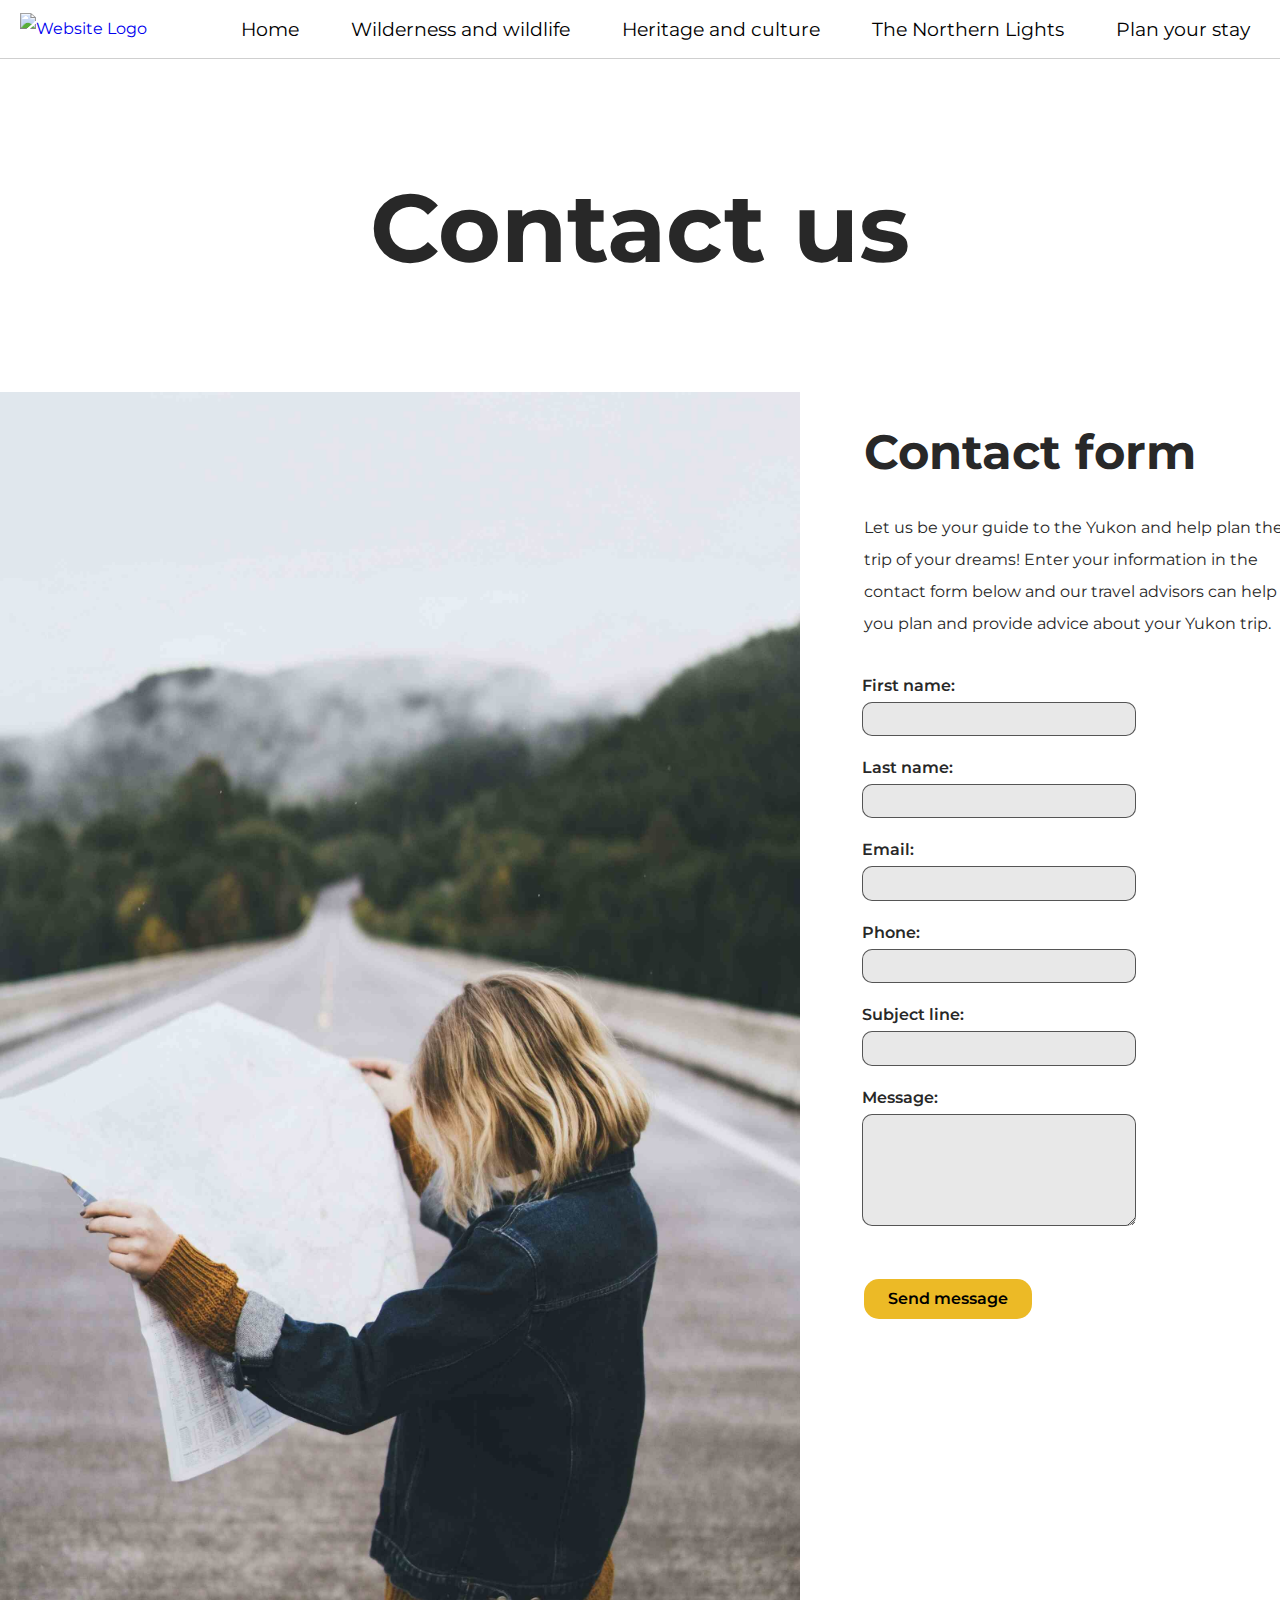
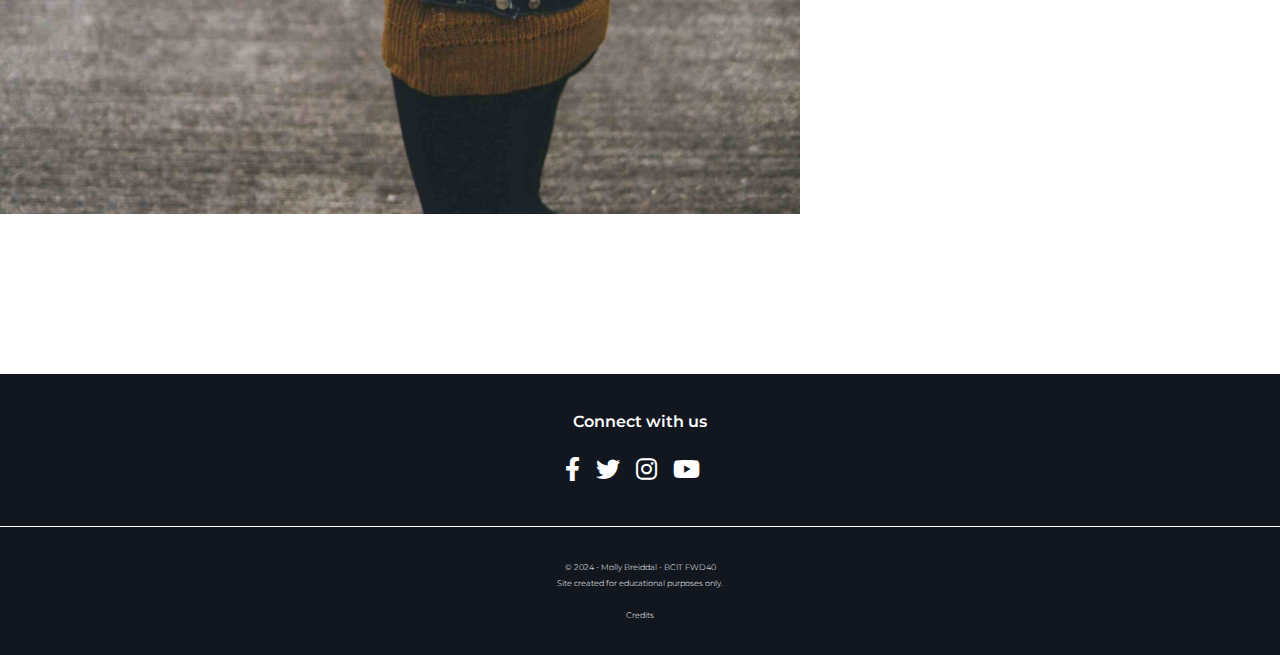
==== contact.html @ 700ee3cb "add aurora tour page" ====
<!doctype html>
<html lang="en">
<head>
	<meta charset="utf-8">
	<meta name="viewport" content="width=device-width,initial-scale=1">
    <title>Plan your stay | The Yukon</title>
    <meta name="description" content="Our travel advisors can help you plan and provide advice about your Yukon trip.">
    <meta name="keywords" content="Yukon, Canadian Territories, Yukon Tourism, Yukon Hunting & Fishing, Northern Lights tours">
    <meta http-equiv="Content-Type" content="text/html; charset=utf-8">
    <meta name="robots" content="index, follow">
    <meta name="language" content="English">
	<link rel="stylesheet" href="styles/normalize-fwd.css">
    <link rel="stylesheet" href="https://cdnjs.cloudflare.com/ajax/libs/font-awesome/6.0.0-beta3/css/all.min.css">
    <link rel="preconnect" href="https://fonts.googleapis.com">
    <link rel="preconnect" href="https://fonts.gstatic.com" crossorigin>
    <link href="https://fonts.googleapis.com/css2?family=Epilogue:ital,wght@0,100..900;1,100..900&family=Montserrat:ital,wght@0,100..900;1,100..900&family=Roboto+Condensed:ital,wght@0,100..900;1,100..900&family=Source+Sans+3:ital,wght@0,200..900;1,200..900&display=swap" rel="stylesheet">
	<link rel="stylesheet" href="styles/general.css">
    <link rel="stylesheet" href="styles/contact.css">
	<script src="scripts/scripts.js" defer></script>
</head>


    <nav class="site-navigation" id="site-navigation">

        <a href="index.html" class="logo"><img src="favicon/favicon.png" alt="Website Logo"></a>

        <button class="nav-button" id="nav-button">
            <div class="bar1"></div>
            <div class="bar2"></div>
            <div class="bar3"></div>
        </button>

        <ul class="nav" id="nav">
            <li>
                <a href="index.html">Home
                <span class="chevron"><i class="fa fa-chevron-right"></i></span></a>
            </li>
            <li>
                <a href="#.html">Wilderness and wildlife
                <span class="chevron"><i class="fa fa-chevron-right"></i></span></a>
            </li>
            <li>
                <a href="heritage.html">Heritage and culture
                <span class="chevron"><i class="fa fa-chevron-right"></i></span></a>
            </li>
            <li>
                <a href="northern-lights.html">The Northern Lights
                <span class="chevron"><i class="fa fa-chevron-right"></i></span></a>
            </li>
            <li>
                <a href="contact.html">Plan your stay
                <span class="chevron"><i class="fa fa-chevron-right"></i></span></a>
            </li>
        </ul>        

    </nav>

<header class="site-header">

    <h1>Contact us</h1>

</header>


<main id="site-main">

        <div class="site-wrapper">
            <article class="flex-container">
                <img src="media/PNW-road.jpg" alt="Woman standing in the road looking at a map">
                
                <div class="content-form">
                    <div class="content">
                        <h3>Contact form</h3>
                        <p>Let us be your guide to the Yukon and help plan the trip of your dreams! Enter your information in the contact form below and our travel advisors can help you plan and provide advice about your Yukon trip.</p>
                    </div>
    
                    <div class="contact">
                        <form action="#" method="post">
                            <fieldset>
                                <label for="first-name">First name:</label>
                                <input type="text" name="first-name">
                                
                                <label for="last-name">Last name:</label>
                                <input type="text" name="last-name">
                                
                                <label for="mail">Email:</label>
                                <input type="text" name="email">
                                
                                <label for="phone-number">Phone:</label>
                                <input type="text" name="phone-number">
                                
                                <label for="subject-line">Subject line:</label>
                                <input type="text" name="subject-line">
                                
                                <label for="message">Message:</label>
                                <textarea name="message"></textarea>
                            </fieldset>

                            <button>Send message</button>
                        </form>
                    </div>
                </div>
            </article>
        </div>

    
</main>

<footer class="site-footer">
    <p>Connect with us</p>
    <nav class="footer-icons">
        <ul>
            <li><a href="http://www.facebook.com"><i class="fab fa-facebook-f"></i></a></li>
            <li><a href="http://www.twitter.com"><i class="fab fa-twitter"></i></a></li>
            <li><a href="http://www.instagram.com"><i class="fab fa-instagram"></i></a></li>
            <li><a href="http://www.youtube.com"><i class="fab fa-youtube"></i></a></li>
        </ul>
    </nav>

    <p class="copyright">© 2024 - Molly Breiddal - BCIT FWD40<br>
    Site created for educational purposes only.
    <br>
    <br>
    <a href="#.html">Credits</a>
    </p>

</footer>

</div>

<script src="scripts/script.js"></script>

</html>
---- styles/general.css ----
html {
    scroll-behavior: smooth;
}

body {
	font-family: "Montserrat", sans-serif;
	font-size: 1rem;
	font-weight: 400;
	line-height: 2;
	color: #282828;
	background-color: #ffffff;
}

h1 {
	font-size: 2.5rem;
	text-align: center;
	margin: 7rem 0 4rem 0;
}

h2 {
    margin: 1.5rem;
    line-height: 1.5;
}

h3 {
    font-size: 1.5rem;
    line-height: 1.5;
}


h4,
h5,
h6 {
	margin: .5em 0;
	font-size: 1.75rem;
}

p {
	margin: 0 0 1.5em;
}

a {
	text-decoration: none;
}


a:focus {
	outline: 1px #cfcfcf dotted;
}


.nav {
    list-style: none;
    padding: 0;
    margin: 0;
    display: none;
    flex-direction: column;
    position: absolute;
    top: 100%;
    left: 0;
    width: 100%;
    background: white;
}

.site-navigation {
    display: flex;
    justify-content: space-between;
    align-items: center;
    padding: 10px 20px;
    background: white;
    position: fixed;
    top: 0;
    width: 100%;
    z-index: 1000;
    border-bottom: 1px solid #cfcfcf;
    transition: background 0.2s ease;
}

.site-navigation.transparent { 
    background: rgba(255, 255, 255, 0);
    border-bottom: none;
}

.nav-button {
    cursor: pointer;
    background: none;
    border: none;
    display: flex;
    flex-direction: column;
    justify-content: space-around;
    width: 2rem;
    height: 1.5rem;
}

.bar1, .bar2, .bar3 {
    width: 100%;
    height: 2px;
    background-color: #333;
    transition: 0.2s;
}

.change .bar1 {
    transform: rotate(-45deg) translate(-5px, 5px);
}

.change .bar2 {
    opacity: 0;
}

.change .bar3 {
    transform: rotate(45deg) translate(-5px, -5px);
}

.nav {
    list-style: none;
    padding: 0;
    margin: 0;
    flex-direction: column;
    position: absolute;
    top: 100%;
    left: 0;
    width: 100%;
    background: white;
    overflow: hidden;
}

.nav li {
    display: flex;
    justify-content: space-between;
    align-items: center;
}

.nav a {
    flex: 1;
    text-decoration: none;
    color: black;
    font-size: 1.2rem;
    padding: 1rem;
    display: block;
    border-bottom: solid .0625rem #cfcfcf;
    transition: .2s;
}

.chevron {
    position: absolute;
    right: 1rem;
}

.fa-chevron-right {
    font-size: 1rem;
    color: gray;
}

.nav a:hover,
.nav a:focus,
.nav a:active {
    color: rgb(125, 125, 125);
    transition: .2s;
}

/* Larger Screens */
@media (min-width: 50rem) {

	h1 {
		font-size: 6rem;
		text-align: center;
		margin: 10rem 0 6rem 0;
	}

    .site-navigation {
        display: flex;
        flex-direction: row;
        align-items: center;
    }

    .nav-button {
        display: none;
    }

    .nav {
        display: flex;
        flex-direction: row;
        position: static;
        width: auto;
        opacity: 1;
        transition: none;
        overflow: visible;
        background-color: transparent;
    }

    .nav li {
        margin: 0 10px;
    }

    .nav a {
        padding: 0;
        border: none;
        font-size: 1.2rem;
        margin-left: 2rem;
    }

    .chevron {
        display: none;
    }
}

.site-header {
    position: relative;
    padding: 1.25rem;
    display: flex;
    flex-direction: column;
    align-items: center;
}


.site-wrapper {
    background-color: #ffff;
}


h2 {
    font-size: 2rem;
    font-weight: 700;
}


.site-footer {
    display: flex;
    flex-direction: column;
    text-align: center;
    background-color: rgb(18, 23, 31);
    color: #ffff;
}

.footer-icons ul {
    display: flex;
    justify-content: center;
    list-style: none;
    padding: 0;
    margin: 0;
}

.footer-icons li {
    display: inline;
    margin: 0 1rem 2rem 0;
}

.footer-icons a {
    text-decoration: none;
    color: inherit;
    font-size: 24px;
}

.footer-icons a:hover {
    color: rgb(170, 170, 170);
    transition: .2s;
}

footer p {
    padding: 2rem 0 0 0;
    margin: 0 0 0.5rem 0;
    font-weight: 600;
}

.copyright {
    border-top: #ffff 1px solid;
    padding-top: 2rem;
    width: 100%;
    font-size: .5rem;
    margin: 0 0 2rem 0;
    font-weight: 300;
}

.copyright a {
    color: #ffff;
}

.copyright a:hover {
    text-decoration: underline;
    color: rgb(170, 170, 170);
    transition: .2s;
}

@media (min-width: 50em) {

	.site-footer {
		display: flex;
		justify-content: space-between;
	}

}
---- styles/contact.css ----
h1 {
	line-height: 1;
}

h3 {
	margin: 1.5rem;
}

img {
	height: 25rem;
	width: 20rem;
	object-fit: cover;
}

article p {
    line-height: 2;
    margin: 1.5rem;
}

.contact {
    display: flex;
    justify-content: center;
    align-items: center;
}

form {
    display: flex;
    flex-direction: column;
    align-items: flex-start;
    width: 18rem;
}

fieldset {
    border: none;
    width: 100%;
}

label, input, textarea {
    width: 100%;
}

label {
    margin-bottom: .5rem; 
	font-weight: 600;
}

input, textarea {
	padding: 0.5rem;
    margin-bottom: 1rem;
	background-color: rgb(232, 232, 232);
	border-radius: 10px;
	border: none;
	box-shadow: inset 0 0 0 1px rgb(85, 85, 85)
}

textarea {
    resize: vertical;
	height: 7rem;
}

input:focus, textarea:focus {
	box-shadow: inset 0 0 0 2px #000000;
	outline: none;
}

.contact button {
    margin: 1rem 0 4rem 1rem;
    padding: .5rem;
    font-size: 1rem;
    background-color: rgb(236, 186, 38);
	padding: .7rem 1.5rem .7rem 1.5rem;
    border-radius: 15px;
	font-weight: 600;
    border: none;
    cursor: pointer;
	transition: background 0.2s ease;
}

.contact button:hover, .contact button:focus, .contact button:active  {
    background-color: rgb(234, 158, 35);
    transition: background 0.2s ease;
}


@media (min-width: 50rem) {

	h3 {
		font-size: 3rem;
	}

	.flex-container {
		display: flex;
		align-items: flex-start;
		gap: 1.5rem;
	}
	
	article img {
		width: 50rem;
		height: 30rem;
		object-fit: cover;
		height: auto;
		display: block;
		margin-bottom: 10rem;
	}
	
	.content-form {
		flex: 1;
	}
	
	form {
		width: 60%;
	}

	.content, .contact {
		margin: 0 0 1rem 1rem;
	}

	.contact {
		display: flex;
		justify-content: left;
		margin-left: 1.5rem;
		width: 100%;
	}
	
	article .content {
		width: 30rem;
	}


	form {
		display: flex;
		flex-direction: column;
		align-items: flex-start;
	}
	
	label {
		margin-bottom: .5rem;
	}
	
	input, textarea {
		width: 100%;
		margin-bottom: 1rem;
	}
	
	button {
		align-self: flex-start;
	}
	

}
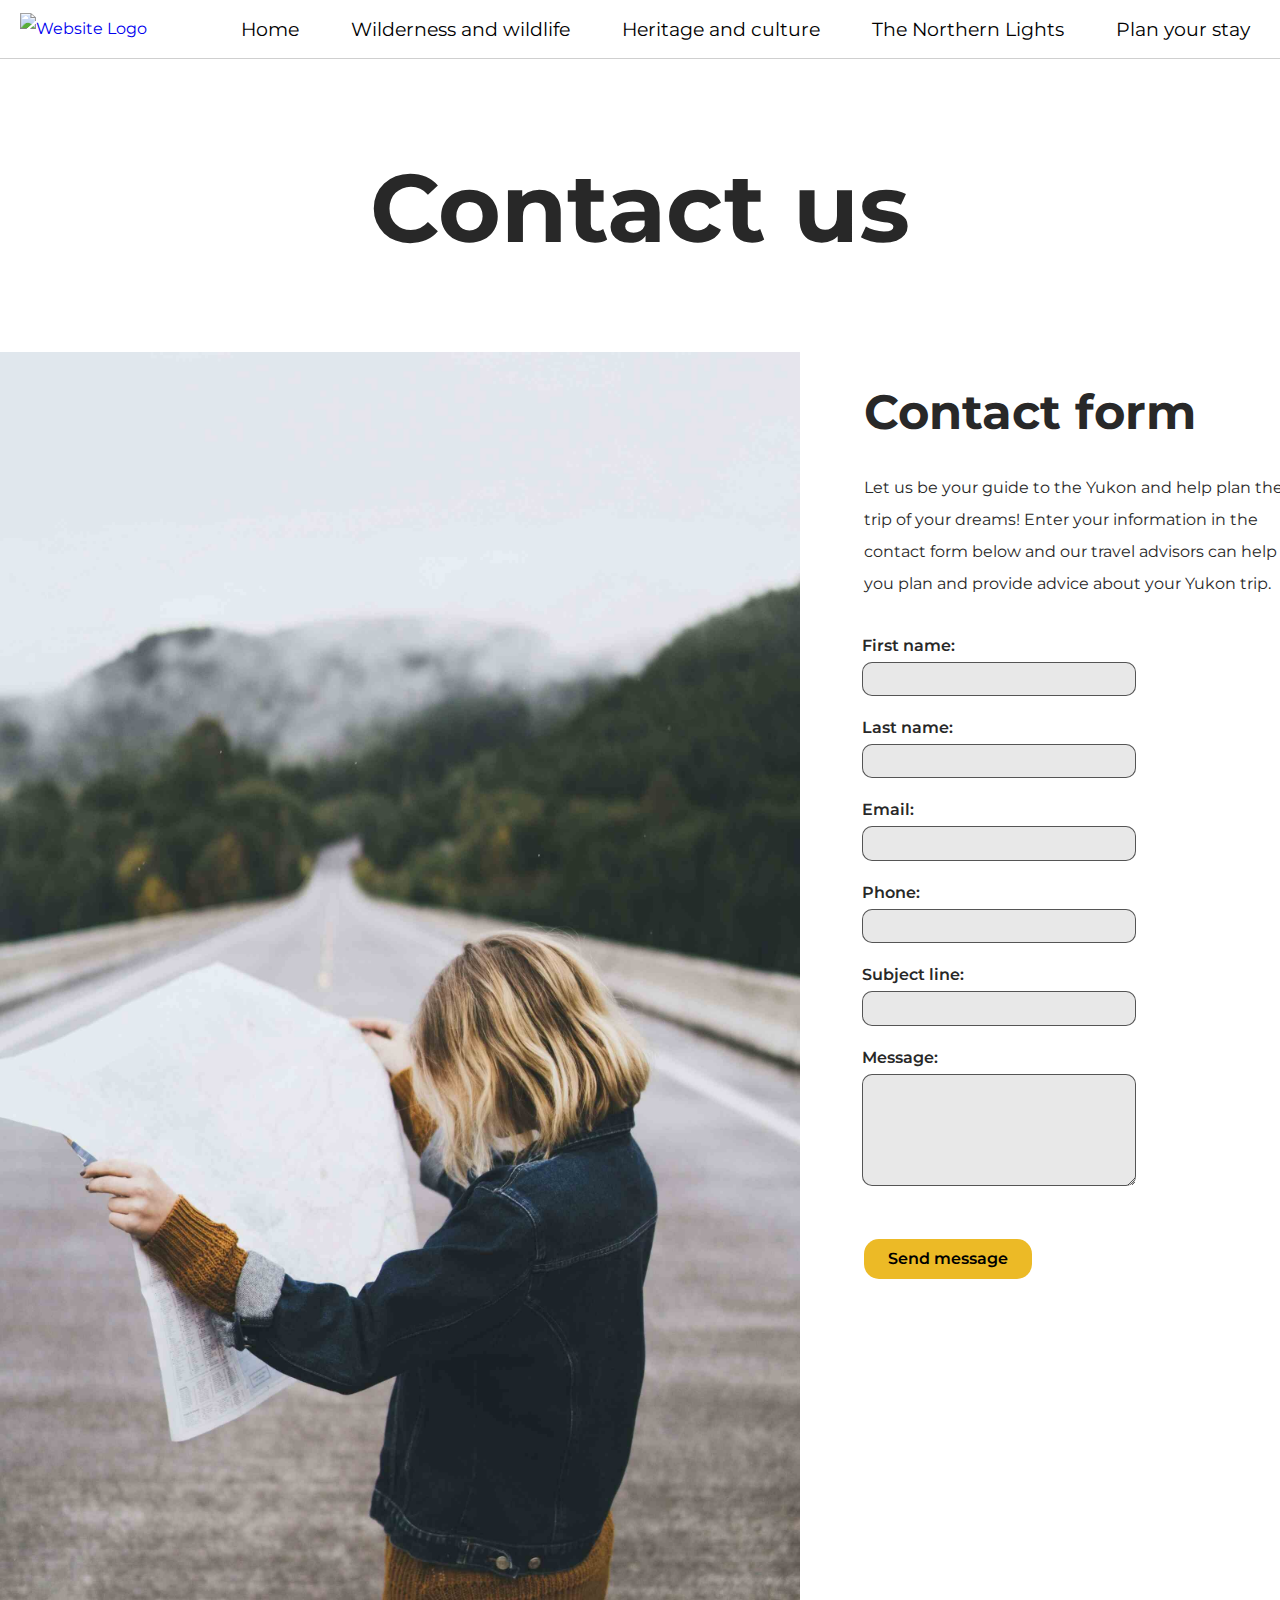
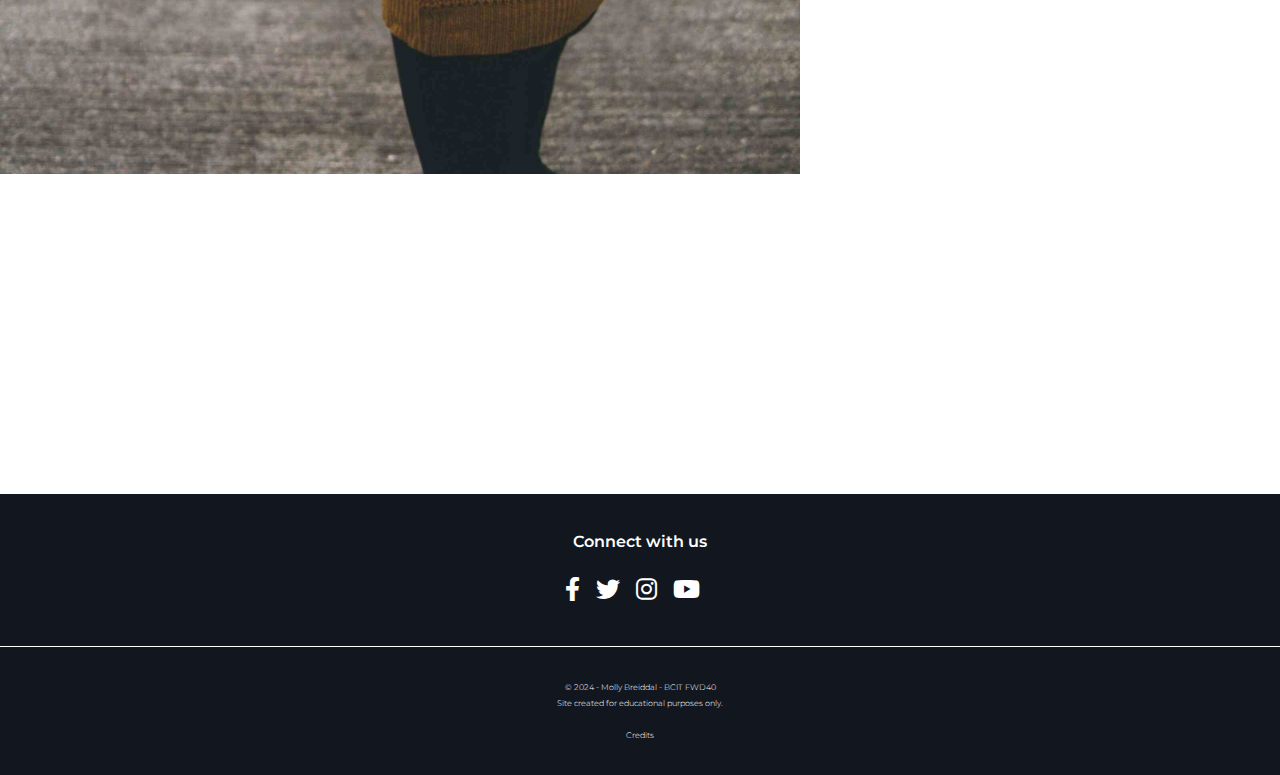
==== commit 0452e40d: "added wilderness page and css" ====
--- a/contact.html
+++ b/contact.html
@@ -36,7 +36,7 @@
                 <span class="chevron"><i class="fa fa-chevron-right"></i></span></a>
             </li>
             <li>
-                <a href="#.html">Wilderness and wildlife
+                <a href="wilderness.html">Wilderness and wildlife
                 <span class="chevron"><i class="fa fa-chevron-right"></i></span></a>
             </li>
             <li>
@@ -121,7 +121,7 @@
     Site created for educational purposes only.
     <br>
     <br>
-    <a href="#.html">Credits</a>
+    <a href="credits.html">Credits</a>
     </p>
 
 </footer>
--- a/styles/general.css
+++ b/styles/general.css
@@ -13,8 +13,7 @@
 
 h1 {
 	font-size: 2.5rem;
-	text-align: center;
-	margin: 7rem 0 4rem 0;
+	margin: 7rem 1.5rem 2rem 1.5rem;
 }
 
 h2 {
@@ -36,7 +35,7 @@
 }
 
 p {
-	margin: 0 0 1.5em;
+	margin: 1.5rem;
 }
 
 a {
@@ -206,7 +205,6 @@
 
 .site-header {
     position: relative;
-    padding: 1.25rem;
     display: flex;
     flex-direction: column;
     align-items: center;
@@ -281,6 +279,10 @@
     transition: .2s;
 }
 
+footer {
+    margin-top: 10rem;
+}
+
 @media (min-width: 50em) {
 
 	.site-footer {
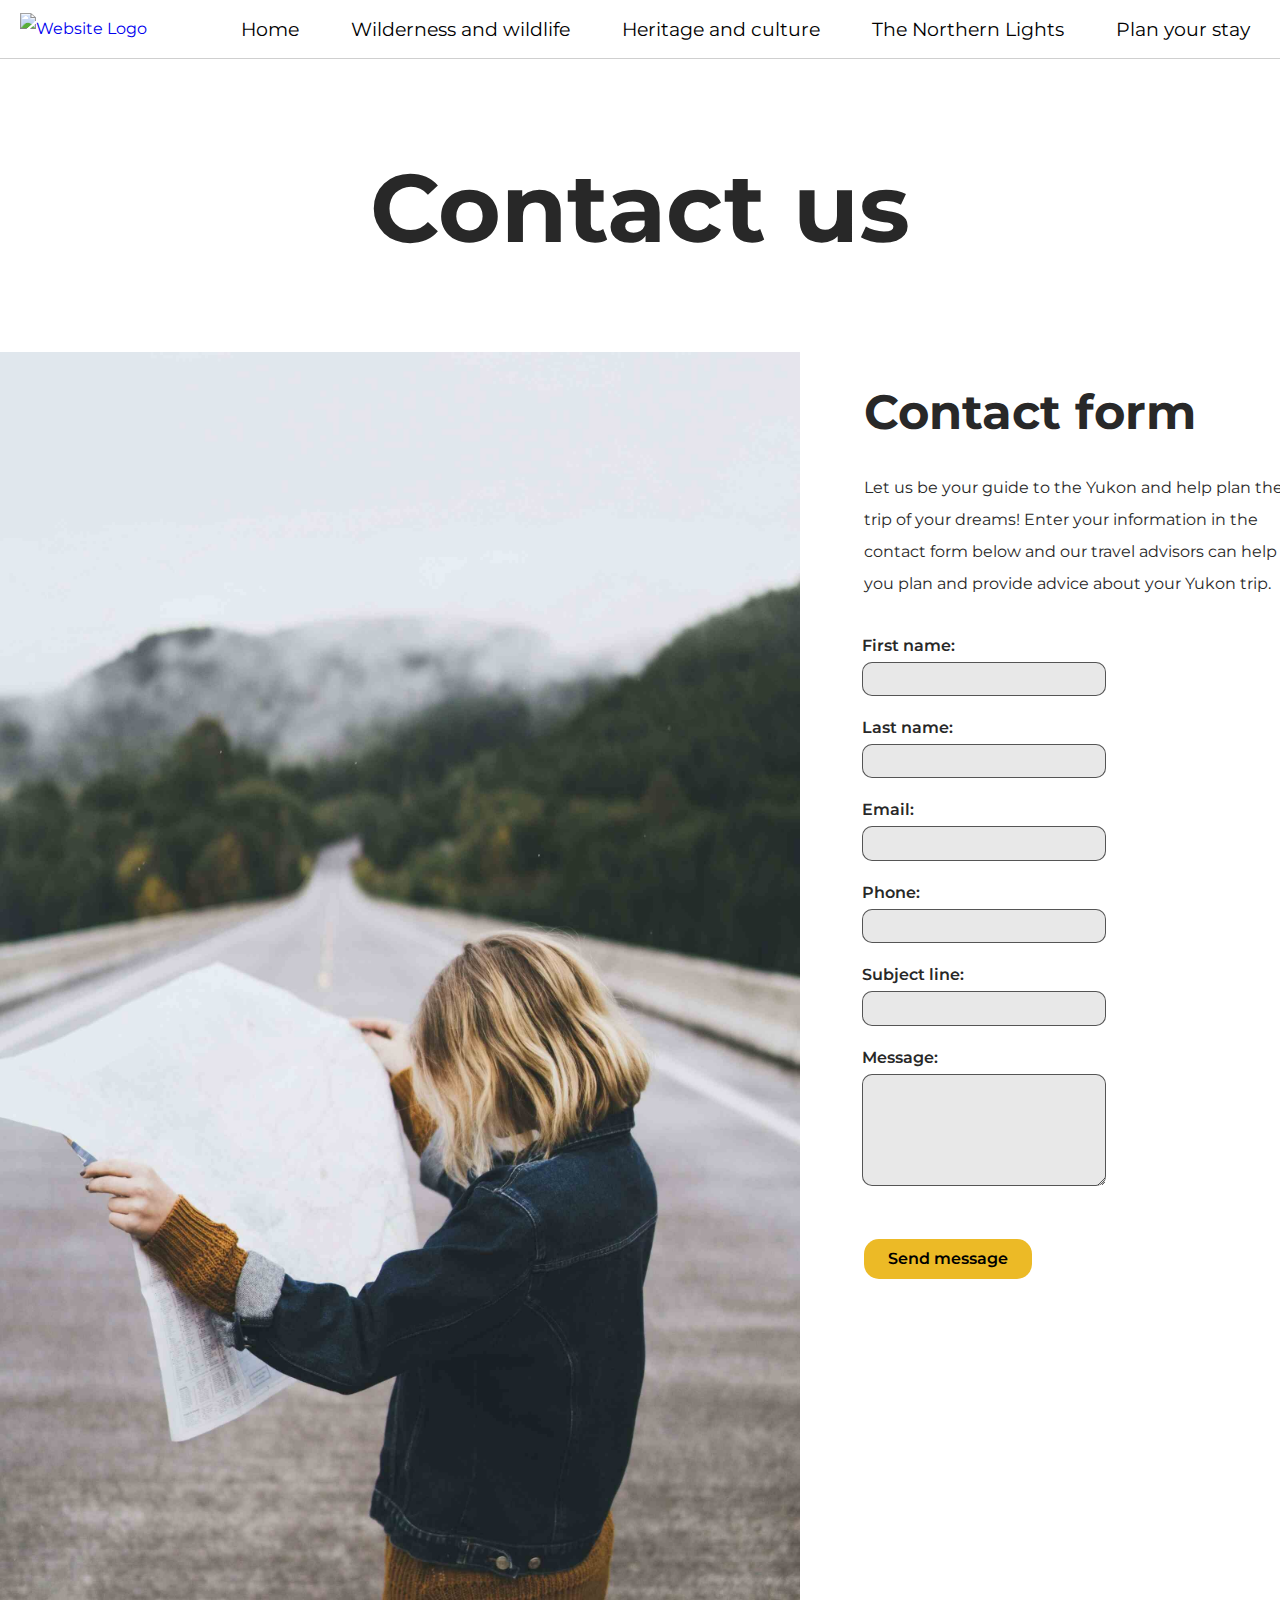
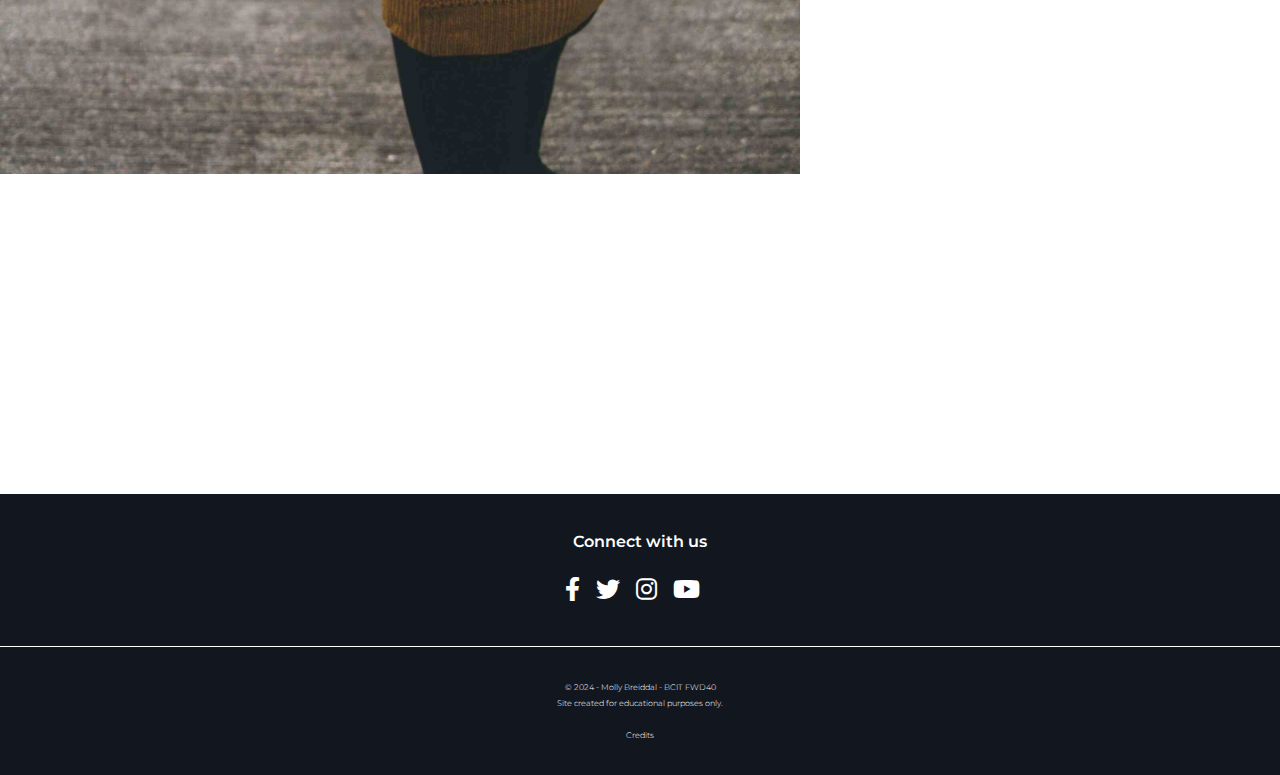
==== commit 2cea24f5: "added favicon to all pages" ====
--- a/contact.html
+++ b/contact.html
@@ -4,6 +4,11 @@
 	<meta charset="utf-8">
 	<meta name="viewport" content="width=device-width,initial-scale=1">
     <title>Plan your stay | The Yukon</title>
+    <link rel="icon" type="image/png" href="favicon-96x96.png" sizes="96x96" />
+    <link rel="icon" type="image/svg+xml" href="favicon.svg" />
+    <link rel="shortcut icon" href="favicon.ico" />
+    <link rel="apple-touch-icon" sizes="180x180" href="apple-touch-icon.png" />
+    <link rel="manifest" href="site.webmanifest" />
     <meta name="description" content="Our travel advisors can help you plan and provide advice about your Yukon trip.">
     <meta name="keywords" content="Yukon, Canadian Territories, Yukon Tourism, Yukon Hunting & Fishing, Northern Lights tours">
     <meta http-equiv="Content-Type" content="text/html; charset=utf-8">
@@ -18,7 +23,6 @@
     <link rel="stylesheet" href="styles/contact.css">
 	<script src="scripts/scripts.js" defer></script>
 </head>
-
 
     <nav class="site-navigation" id="site-navigation">
 
@@ -61,7 +65,6 @@
 
 </header>
 
-
 <main id="site-main">
 
         <div class="site-wrapper">
@@ -103,7 +106,6 @@
             </article>
         </div>
 
-    
 </main>
 
 <footer class="site-footer">
@@ -128,6 +130,5 @@
 
 </div>
 
-<script src="scripts/script.js"></script>
 
 </html>--- a/styles/general.css
+++ b/styles/general.css
@@ -26,7 +26,6 @@
     line-height: 1.5;
 }
 
-
 h4,
 h5,
 h6 {
@@ -44,9 +43,8 @@
 
 
 a:focus {
-	outline: 1px #cfcfcf dotted;
-}
-
+	outline: .0625rem #cfcfcf dotted;
+}
 
 .nav {
     list-style: none;
@@ -65,13 +63,13 @@
     display: flex;
     justify-content: space-between;
     align-items: center;
-    padding: 10px 20px;
+    padding: .625rem 1.25rem;
     background: white;
     position: fixed;
     top: 0;
     width: 100%;
     z-index: 1000;
-    border-bottom: 1px solid #cfcfcf;
+    border-bottom: .0625rem solid #cfcfcf;
     transition: background 0.2s ease;
 }
 
@@ -93,7 +91,7 @@
 
 .bar1, .bar2, .bar3 {
     width: 100%;
-    height: 2px;
+    height: .125rem;
     background-color: #333;
     transition: 0.2s;
 }
@@ -157,7 +155,6 @@
     transition: .2s;
 }
 
-/* Larger Screens */
 @media (min-width: 50rem) {
 
 	h1 {
@@ -188,7 +185,7 @@
     }
 
     .nav li {
-        margin: 0 10px;
+        margin: 0 .625rem;
     }
 
     .nav a {
@@ -246,7 +243,7 @@
 .footer-icons a {
     text-decoration: none;
     color: inherit;
-    font-size: 24px;
+    font-size: 1.5rem;
 }
 
 .footer-icons a:hover {
@@ -261,7 +258,7 @@
 }
 
 .copyright {
-    border-top: #ffff 1px solid;
+    border-top: #ffff .0625rem solid;
     padding-top: 2rem;
     width: 100%;
     font-size: .5rem;
--- a/styles/contact.css
+++ b/styles/contact.css
@@ -51,7 +51,7 @@
 	background-color: rgb(232, 232, 232);
 	border-radius: 10px;
 	border: none;
-	box-shadow: inset 0 0 0 1px rgb(85, 85, 85)
+	box-shadow: inset 0 0 0 .0625rem rgb(85, 85, 85)
 }
 
 textarea {
@@ -60,7 +60,7 @@
 }
 
 input:focus, textarea:focus {
-	box-shadow: inset 0 0 0 2px #000000;
+	box-shadow: inset 0 0 0 .125rem #000000;
 	outline: none;
 }
 
@@ -103,10 +103,7 @@
 		display: block;
 		margin-bottom: 10rem;
 	}
-	
-	.content-form {
-		flex: 1;
-	}
+
 	
 	form {
 		width: 60%;
@@ -120,7 +117,7 @@
 		display: flex;
 		justify-content: left;
 		margin-left: 1.5rem;
-		width: 100%;
+		width: 90%;
 	}
 	
 	article .content {
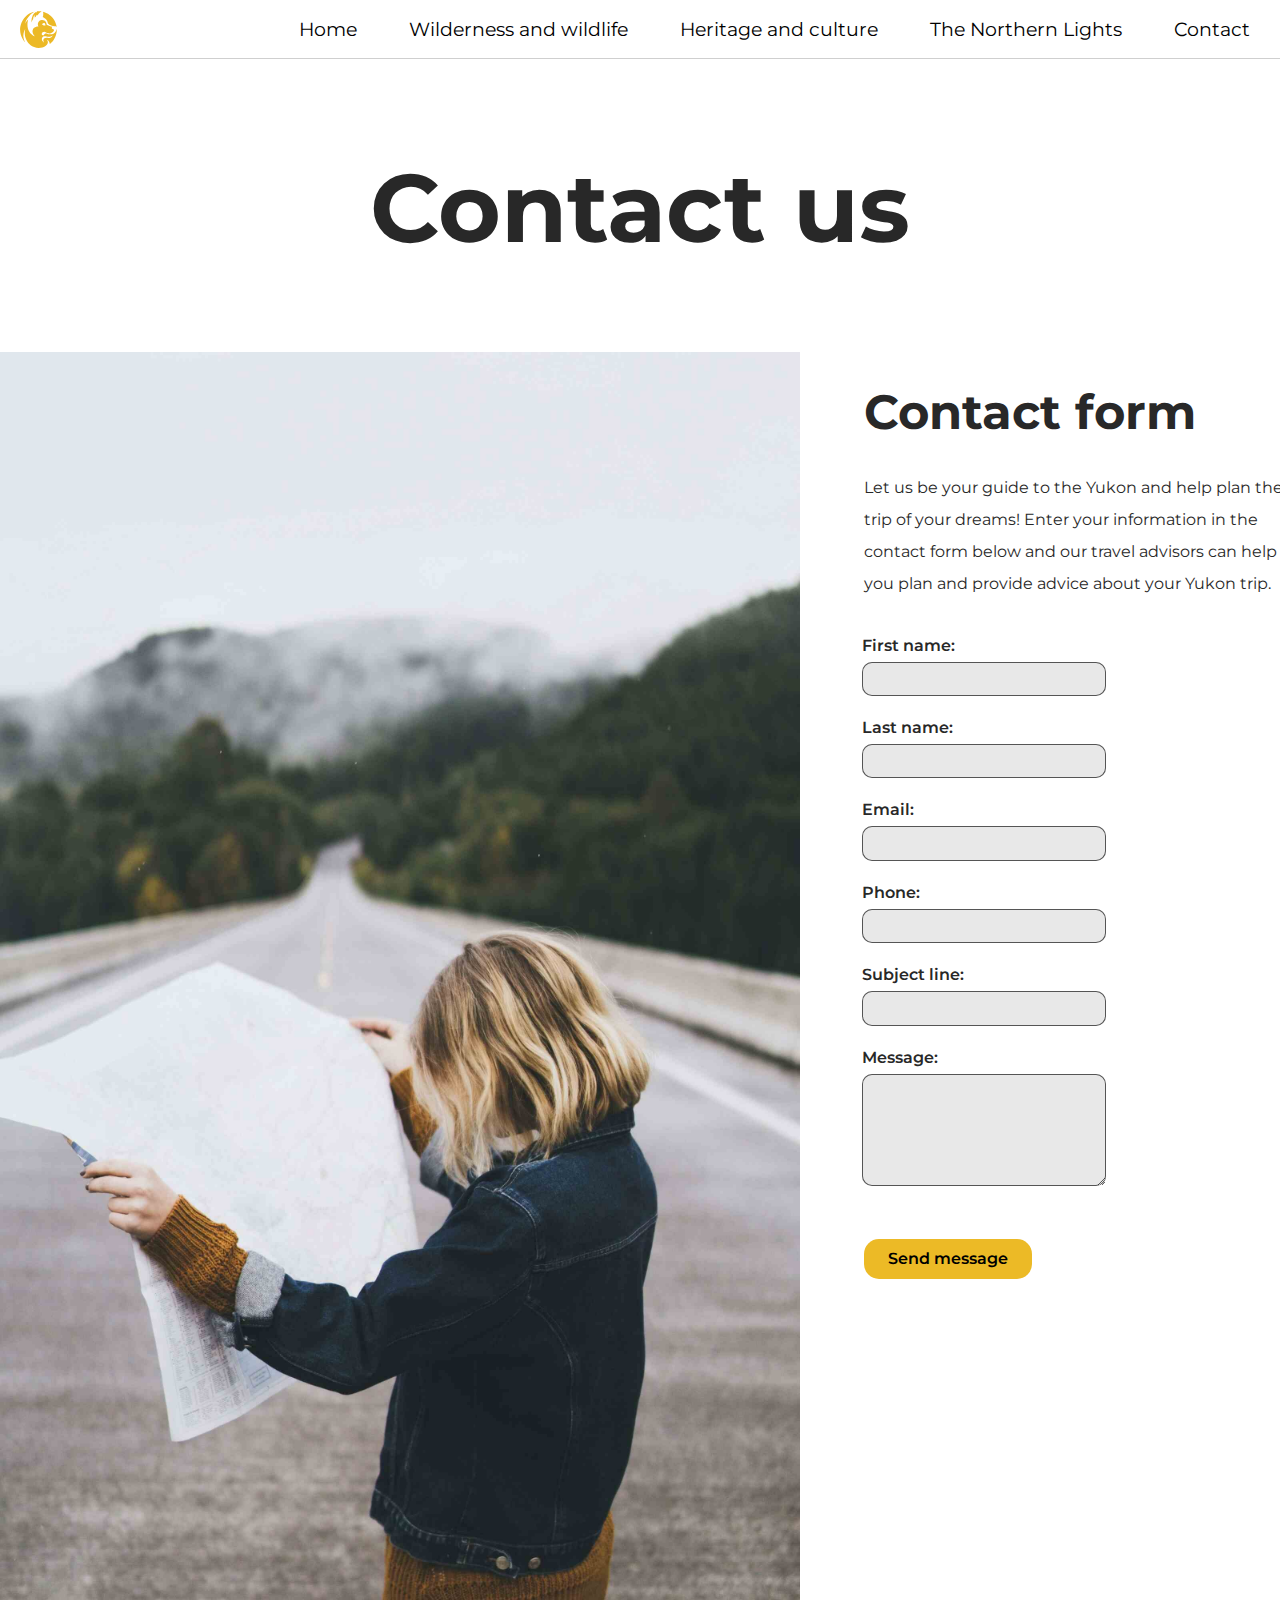
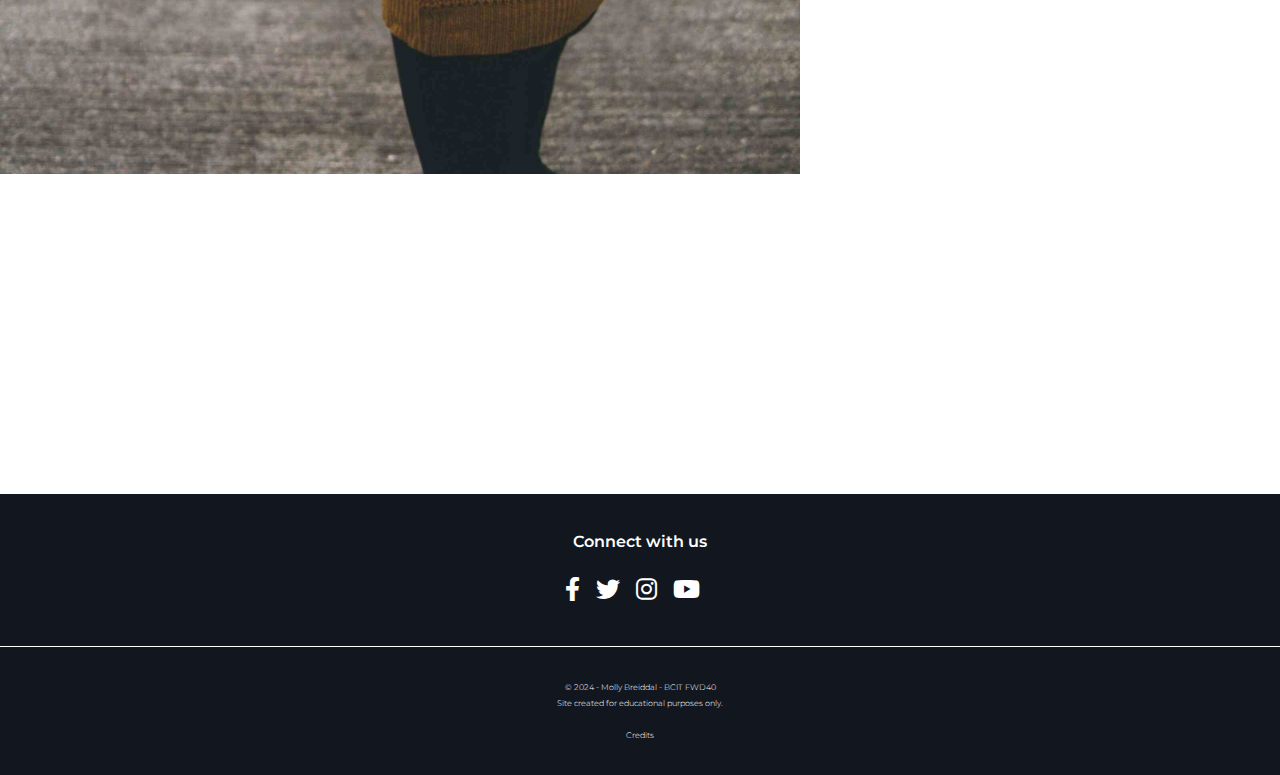
==== commit b2e1ed0a: "added logo in nav" ====
--- a/contact.html
+++ b/contact.html
@@ -26,7 +26,7 @@
 
     <nav class="site-navigation" id="site-navigation">
 
-        <a href="index.html" class="logo"><img src="favicon/favicon.png" alt="Website Logo"></a>
+        <a href="index.html" class="logo"><img src="favicon.svg" alt="Yellow malamute logo"></a>
 
         <button class="nav-button" id="nav-button">
             <div class="bar1"></div>
@@ -52,7 +52,7 @@
                 <span class="chevron"><i class="fa fa-chevron-right"></i></span></a>
             </li>
             <li>
-                <a href="contact.html">Plan your stay
+                <a href="contact.html">Contact
                 <span class="chevron"><i class="fa fa-chevron-right"></i></span></a>
             </li>
         </ul>        
--- a/styles/general.css
+++ b/styles/general.css
@@ -148,6 +148,12 @@
     color: gray;
 }
 
+.logo {
+    display: flex;
+    justify-content: center;
+    width: 15%;
+}
+
 .nav a:hover,
 .nav a:focus,
 .nav a:active {
@@ -198,6 +204,10 @@
     .chevron {
         display: none;
     }
+
+    .logo {
+        width: 3%;
+    }
 }
 
 .site-header {
--- a/styles/contact.css
+++ b/styles/contact.css
@@ -7,7 +7,7 @@
 	margin: 1.5rem;
 }
 
-img {
+.flex-container img {
 	height: 25rem;
 	width: 20rem;
 	object-fit: cover;
@@ -95,7 +95,7 @@
 		gap: 1.5rem;
 	}
 	
-	article img {
+	.flex-container img {
 		width: 50rem;
 		height: 30rem;
 		object-fit: cover;
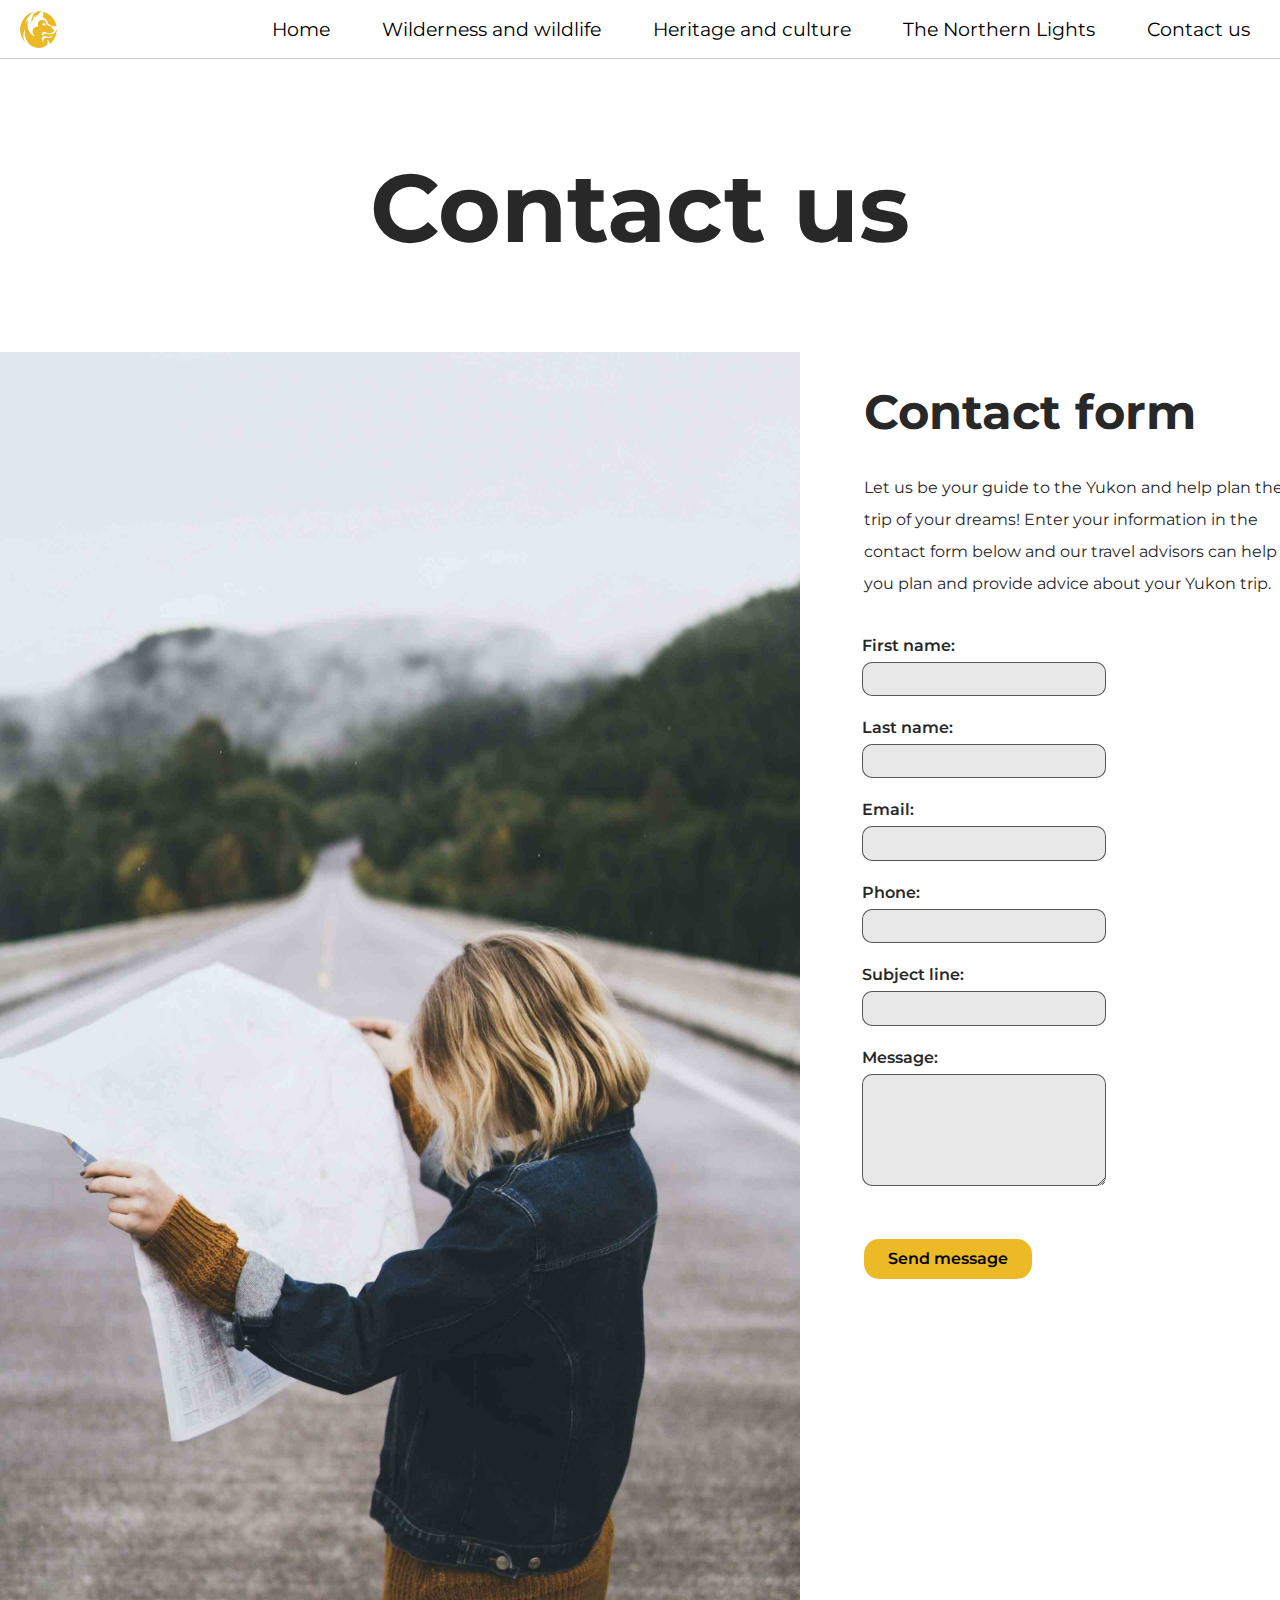
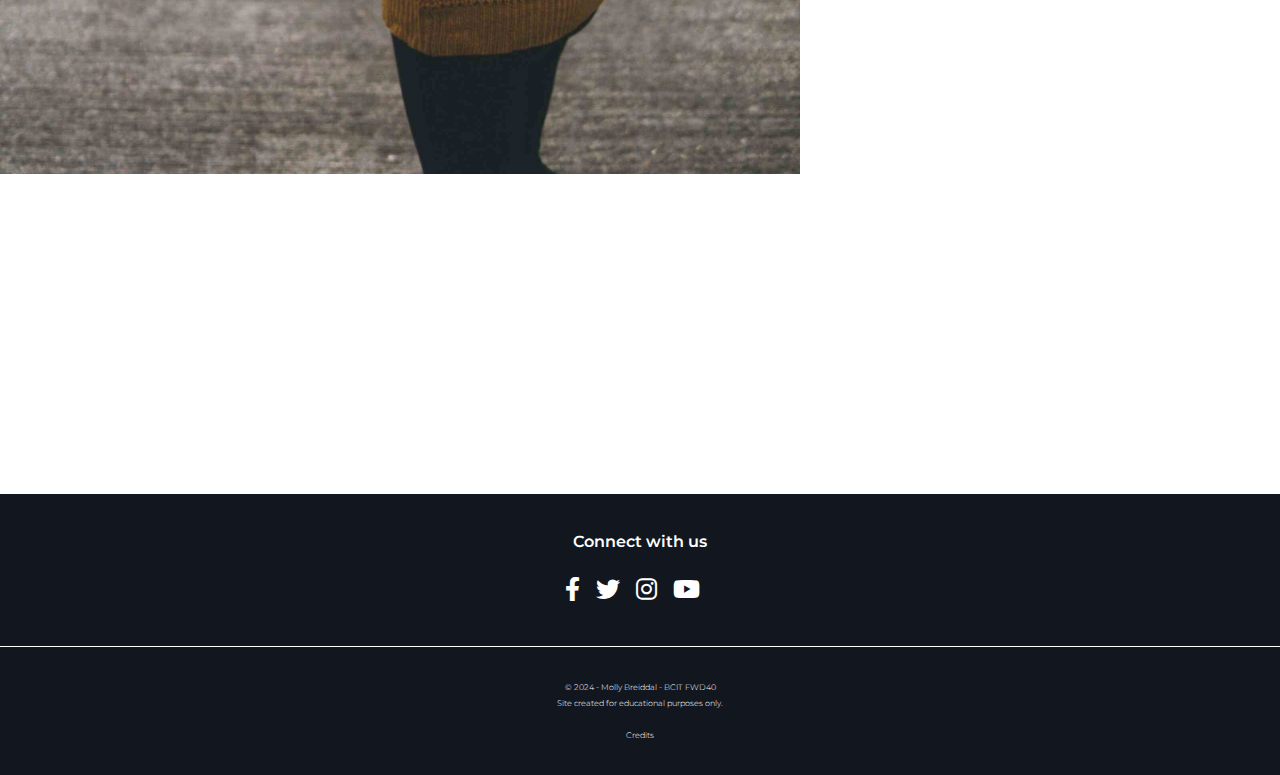
==== commit 410cdcc9: "changed contact to contact us" ====
--- a/contact.html
+++ b/contact.html
@@ -3,7 +3,7 @@
 <head>
 	<meta charset="utf-8">
 	<meta name="viewport" content="width=device-width,initial-scale=1">
-    <title>Plan your stay | The Yukon</title>
+    <title>Contact us | The Yukon</title>
     <link rel="icon" type="image/png" href="favicon-96x96.png" sizes="96x96" />
     <link rel="icon" type="image/svg+xml" href="favicon.svg" />
     <link rel="shortcut icon" href="favicon.ico" />
@@ -52,7 +52,7 @@
                 <span class="chevron"><i class="fa fa-chevron-right"></i></span></a>
             </li>
             <li>
-                <a href="contact.html">Contact
+                <a href="contact.html">Contact us
                 <span class="chevron"><i class="fa fa-chevron-right"></i></span></a>
             </li>
         </ul>        
